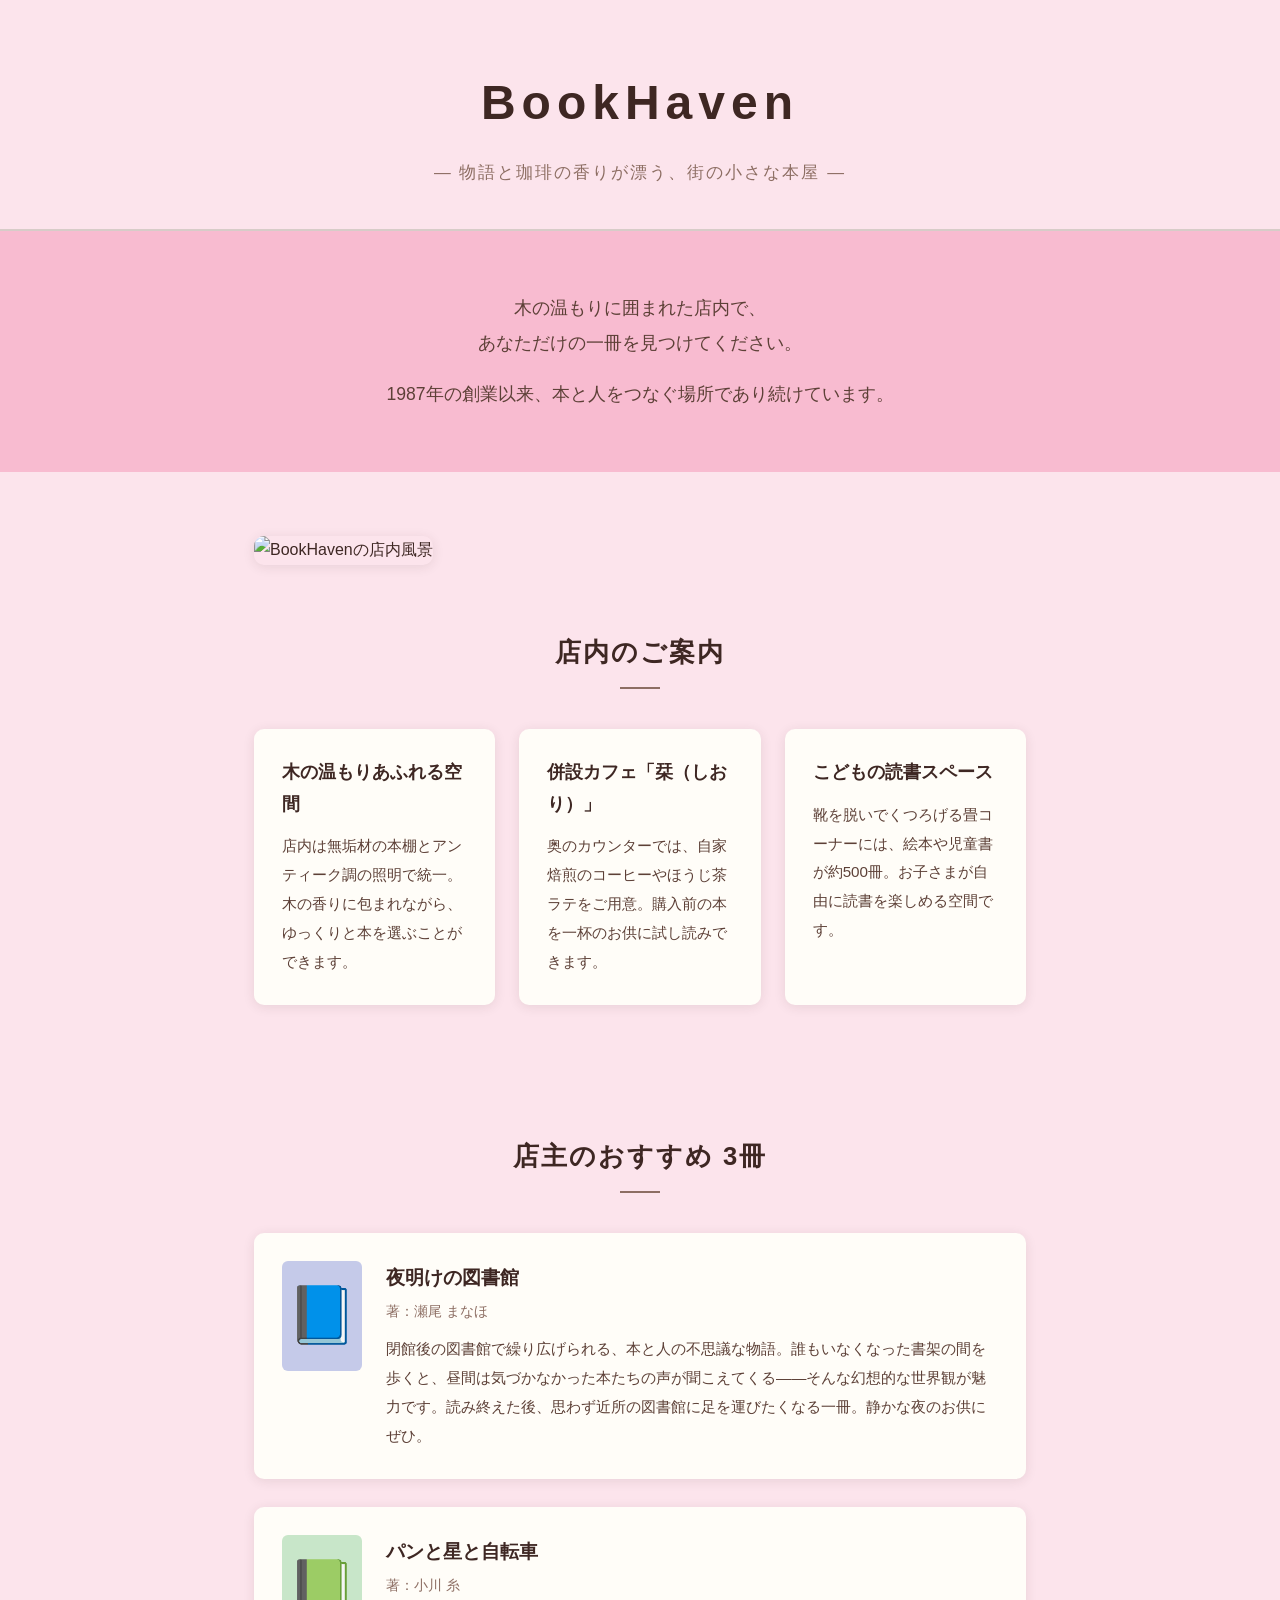
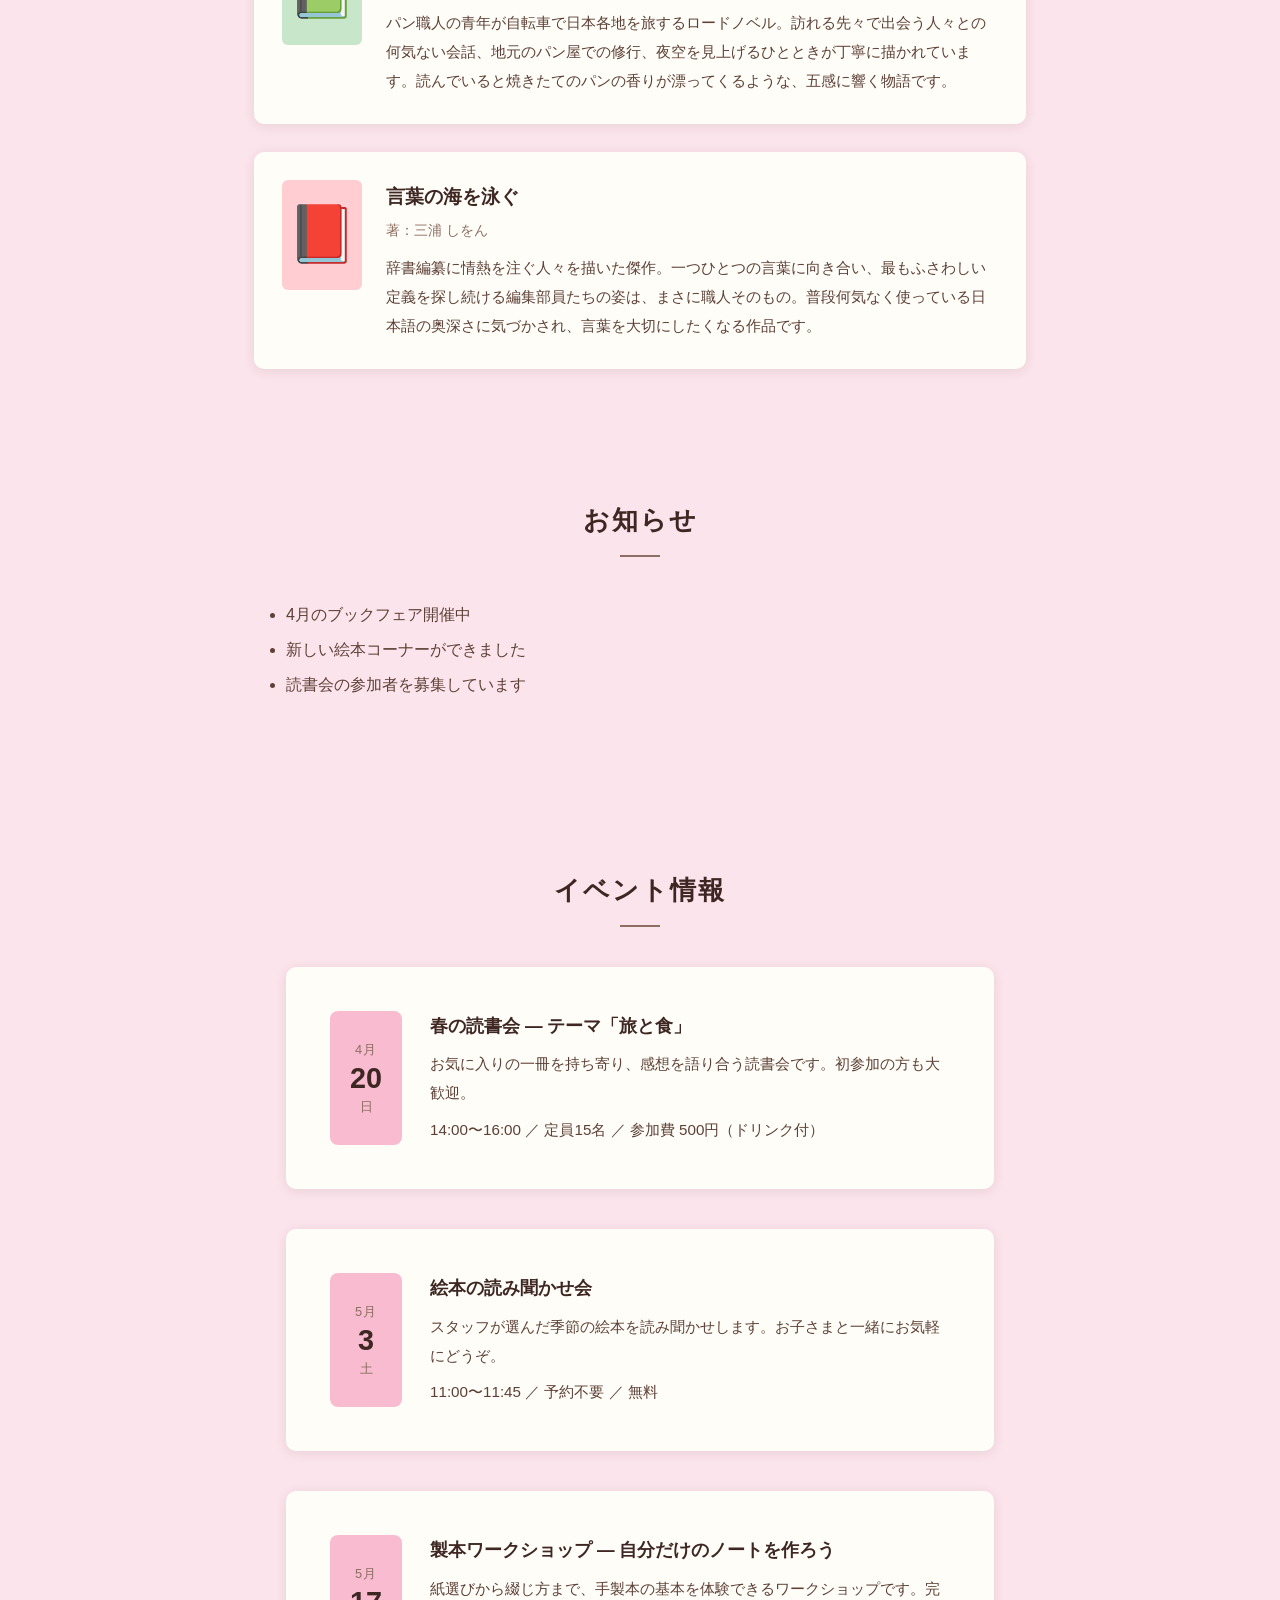
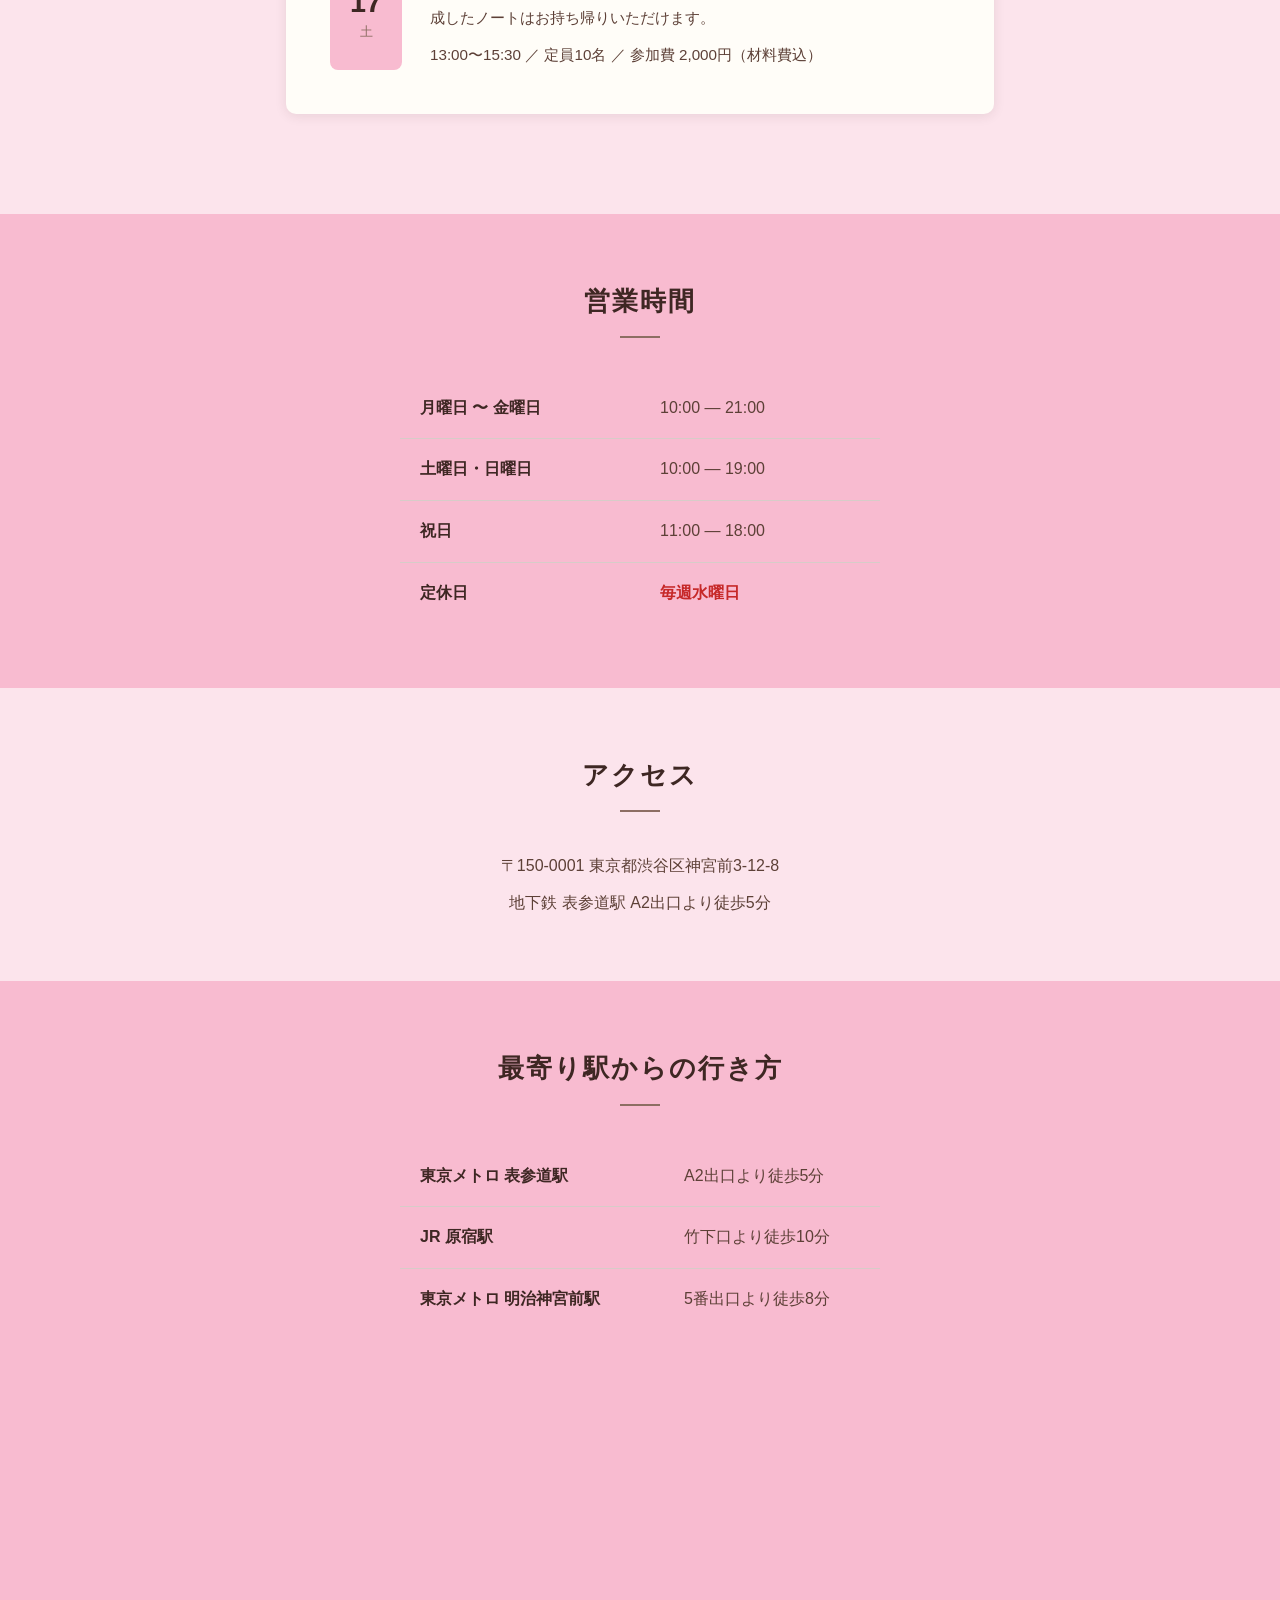
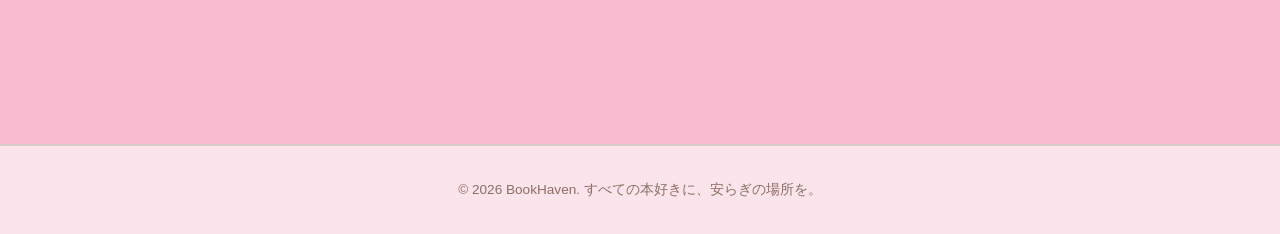
==== index.html @ 318da2a1 "初めてのコミット：書店紹介ページ" ====
<!DOCTYPE html>
<html lang="ja">
<head>
    <meta charset="UTF-8">
    <meta name="viewport" content="width=device-width, initial-scale=1.0">
    <title>BookHaven — 街の小さな本屋</title>
    <link rel="stylesheet" href="style.css">
</head>
<body>

    <!-- ヘッダー -->
    <header class="header">
        <h1 class="shop-name">BookHaven</h1>
        <p class="shop-tagline">— 物語と珈琲の香りが漂う、街の小さな本屋 —</p>
    </header>

    <!-- メインビジュアル -->
    <section class="hero">
        <div class="hero-text">
            <p>木の温もりに囲まれた店内で、<br>あなただけの一冊を見つけてください。</p>
            <p>1987年の創業以来、本と人をつなぐ場所であり続けています。</p>
        </div>
    </section>

    <!-- 店舗画像 -->
    <section class="store-photo">
        <img src="norbert-toth-I1oL89qxefc-unsplash.jpg" alt="BookHavenの店内風景">
    </section>

    <!-- 店内の雰囲気 -->
    <section class="atmosphere">
        <h2>店内のご案内</h2>
        <div class="atmosphere-list">
            <div class="atmosphere-item">
                <h3>木の温もりあふれる空間</h3>
                <p>店内は無垢材の本棚とアンティーク調の照明で統一。木の香りに包まれながら、ゆっくりと本を選ぶことができます。</p>
            </div>
            <div class="atmosphere-item">
                <h3>併設カフェ「栞（しおり）」</h3>
                <p>奥のカウンターでは、自家焙煎のコーヒーやほうじ茶ラテをご用意。購入前の本を一杯のお供に試し読みできます。</p>
            </div>
            <div class="atmosphere-item">
                <h3>こどもの読書スペース</h3>
                <p>靴を脱いでくつろげる畳コーナーには、絵本や児童書が約500冊。お子さまが自由に読書を楽しめる空間です。</p>
            </div>
        </div>
    </section>

    <!-- おすすめ本 -->
    <section class="books">
        <h2>店主のおすすめ 3冊</h2>
        <div class="book-list">

            <article class="book-card">
                <div class="book-cover cover-blue">📘</div>
                <div class="book-info">
                    <h3>夜明けの図書館</h3>
                    <p class="book-author">著：瀬尾 まなほ</p>
                    <p class="book-desc">閉館後の図書館で繰り広げられる、本と人の不思議な物語。誰もいなくなった書架の間を歩くと、昼間は気づかなかった本たちの声が聞こえてくる——そんな幻想的な世界観が魅力です。読み終えた後、思わず近所の図書館に足を運びたくなる一冊。静かな夜のお供にぜひ。</p>
                </div>
            </article>

            <article class="book-card">
                <div class="book-cover cover-green">📗</div>
                <div class="book-info">
                    <h3>パンと星と自転車</h3>
                    <p class="book-author">著：小川 糸</p>
                    <p class="book-desc">パン職人の青年が自転車で日本各地を旅するロードノベル。訪れる先々で出会う人々との何気ない会話、地元のパン屋での修行、夜空を見上げるひとときが丁寧に描かれています。読んでいると焼きたてのパンの香りが漂ってくるような、五感に響く物語です。</p>
                </div>
            </article>

            <article class="book-card">
                <div class="book-cover cover-red">📕</div>
                <div class="book-info">
                    <h3>言葉の海を泳ぐ</h3>
                    <p class="book-author">著：三浦 しをん</p>
                    <p class="book-desc">辞書編纂に情熱を注ぐ人々を描いた傑作。一つひとつの言葉に向き合い、最もふさわしい定義を探し続ける編集部員たちの姿は、まさに職人そのもの。普段何気なく使っている日本語の奥深さに気づかされ、言葉を大切にしたくなる作品です。</p>
                </div>
            </article>

        </div>
    </section>

    <!-- お知らせ -->
    <section class="news">
        <h2>お知らせ</h2>
        <ul>
            <li>4月のブックフェア開催中</li>
            <li>新しい絵本コーナーができました</li>
            <li>読書会の参加者を募集しています</li>
        </ul>
    </section>

    <!-- イベント情報 -->
    <section class="events">
        <h2>イベント情報</h2>
        <div class="event-list">
            <article class="event-card">
                <div class="event-date">
                    <span class="event-month">4月</span>
                    <span class="event-day">20</span>
                    <span class="event-weekday">日</span>
                </div>
                <div class="event-info">
                    <h3>春の読書会 — テーマ「旅と食」</h3>
                    <p>お気に入りの一冊を持ち寄り、感想を語り合う読書会です。初参加の方も大歓迎。</p>
                    <p class="event-meta">14:00〜16:00 ／ 定員15名 ／ 参加費 500円（ドリンク付）</p>
                </div>
            </article>
            <article class="event-card">
                <div class="event-date">
                    <span class="event-month">5月</span>
                    <span class="event-day">3</span>
                    <span class="event-weekday">土</span>
                </div>
                <div class="event-info">
                    <h3>絵本の読み聞かせ会</h3>
                    <p>スタッフが選んだ季節の絵本を読み聞かせします。お子さまと一緒にお気軽にどうぞ。</p>
                    <p class="event-meta">11:00〜11:45 ／ 予約不要 ／ 無料</p>
                </div>
            </article>
            <article class="event-card">
                <div class="event-date">
                    <span class="event-month">5月</span>
                    <span class="event-day">17</span>
                    <span class="event-weekday">土</span>
                </div>
                <div class="event-info">
                    <h3>製本ワークショップ — 自分だけのノートを作ろう</h3>
                    <p>紙選びから綴じ方まで、手製本の基本を体験できるワークショップです。完成したノートはお持ち帰りいただけます。</p>
                    <p class="event-meta">13:00〜15:30 ／ 定員10名 ／ 参加費 2,000円（材料費込）</p>
                </div>
            </article>
        </div>
    </section>

    <!-- 営業時間 -->
    <section class="hours">
        <h2>営業時間</h2>
        <table class="hours-table">
            <tbody>
                <tr>
                    <th>月曜日 〜 金曜日</th>
                    <td>10:00 — 21:00</td>
                </tr>
                <tr>
                    <th>土曜日・日曜日</th>
                    <td>10:00 — 19:00</td>
                </tr>
                <tr>
                    <th>祝日</th>
                    <td>11:00 — 18:00</td>
                </tr>
                <tr class="closed">
                    <th>定休日</th>
                    <td>毎週水曜日</td>
                </tr>
            </tbody>
        </table>
    </section>

    <!-- アクセス -->
    <section class="access">
        <h2>アクセス</h2>
        <p>〒150-0001 東京都渋谷区神宮前3-12-8</p>
        <p>地下鉄 表参道駅 A2出口より徒歩5分</p>
    </section>

    <!-- アクセス詳細 -->
    <section class="access-detail">
        <h2>最寄り駅からの行き方</h2>
        <table class="access-table">
            <tbody>
                <tr>
                    <th>東京メトロ 表参道駅</th>
                    <td>A2出口より徒歩5分</td>
                </tr>
                <tr>
                    <th>JR 原宿駅</th>
                    <td>竹下口より徒歩10分</td>
                </tr>
                <tr>
                    <th>東京メトロ 明治神宮前駅</th>
                    <td>5番出口より徒歩8分</td>
                </tr>
            </tbody>
        </table>
        <div class="map">
            <iframe
                src="https://www.google.com/maps/embed?pb=!1m18!1m12!1m3!1d3241.!2d139.7073!3d35.6695!2m3!1f0!2f0!3f0!3m2!1i1024!2i768!4f13.1!3m3!1m2!1s0x0%3A0x0!2z5riL6LC35Yy656We5a6u5YmNMy0xMi04!5e0!3m2!1sja!2sjp!4v1"
                width="100%"
                height="300"
                style="border:0; border-radius: 10px;"
                allowfullscreen=""
                loading="lazy">
            </iframe>
        </div>
    </section>

    <!-- フッター -->
    <footer class="footer">
        <p>&copy; 2026 BookHaven. すべての本好きに、安らぎの場所を。</p>
    </footer>

</body>
</html>
---- style.css ----
/* ===== リセット & ベース ===== */
*, *::before, *::after {
    margin: 0;
    padding: 0;
    box-sizing: border-box;
}

:root {
    --cream: #fce4ec;
    --cream-dark: #f8bbd0;
    --brown: #3e2723;
    --brown-light: #5d4037;
    --brown-muted: #8d6e63;
    --white: #fffdf8;
    --border: #d7ccc8;
    --shadow: 0 2px 12px rgba(62, 39, 35, 0.1);
    --shadow-hover: 0 6px 24px rgba(62, 39, 35, 0.18);
    --radius: 10px;
}

html {
    scroll-behavior: smooth;
}

body {
    font-family: "Hiragino Kaku Gothic ProN", "Noto Sans JP", "Helvetica Neue", Arial, sans-serif;
    background: var(--cream);
    color: var(--brown);
    line-height: 1.8;
}

/* ===== ヘッダー ===== */
.header {
    text-align: center;
    padding: 60px 24px 40px;
    border-bottom: 2px solid var(--border);
}

.shop-name {
    font-size: 3rem;
    letter-spacing: 6px;
    margin-bottom: 12px;
}

.shop-tagline {
    font-size: 1.05rem;
    color: var(--brown-muted);
    letter-spacing: 2px;
}

/* ===== ヒーロー ===== */
.hero {
    padding: 60px 24px;
    text-align: center;
    background: var(--cream-dark);
}

.hero-text p {
    font-size: 1.1rem;
    color: var(--brown-light);
    max-width: 560px;
    margin: 0 auto 16px;
    line-height: 2;
}

.hero-text p:last-child {
    margin-bottom: 0;
}

/* ===== 店舗画像 ===== */
.store-photo {
    max-width: 820px;
    margin: 0 auto;
    padding: 64px 24px 0;
}

.store-photo img {
    width: 100%;
    height: 360px;
    object-fit: cover;
    border-radius: var(--radius);
    box-shadow: var(--shadow);
}

/* ===== 店内の雰囲気 ===== */
.atmosphere {
    padding: 64px 24px;
    max-width: 820px;
    margin: 0 auto;
}

.atmosphere h2 {
    font-size: 1.6rem;
    text-align: center;
    margin-bottom: 40px;
    letter-spacing: 2px;
    position: relative;
}

.atmosphere h2::after {
    content: "";
    display: block;
    width: 40px;
    height: 2px;
    background: var(--brown-muted);
    margin: 12px auto 0;
}

.atmosphere-list {
    display: flex;
    gap: 24px;
}

.atmosphere-item {
    flex: 1;
    background: var(--white);
    border-radius: var(--radius);
    padding: 28px;
    box-shadow: var(--shadow);
}

.atmosphere-item h3 {
    font-size: 1.1rem;
    font-weight: 700;
    margin-bottom: 12px;
    color: var(--brown);
}

.atmosphere-item p {
    font-size: 0.95rem;
    color: var(--brown-light);
    line-height: 1.9;
}

/* ===== おすすめ本 ===== */
.books {
    padding: 64px 24px;
    max-width: 820px;
    margin: 0 auto;
}

.books h2,
.news h2,
.hours h2,
.access h2 {
    font-size: 1.6rem;
    text-align: center;
    margin-bottom: 40px;
    letter-spacing: 2px;
    position: relative;
}

.books h2::after,
.news h2::after,
.hours h2::after,
.access h2::after {
    content: "";
    display: block;
    width: 40px;
    height: 2px;
    background: var(--brown-muted);
    margin: 12px auto 0;
}

.book-list {
    display: flex;
    flex-direction: column;
    gap: 28px;
}

.book-card {
    display: flex;
    gap: 24px;
    background: var(--white);
    border-radius: var(--radius);
    padding: 28px;
    box-shadow: var(--shadow);
    transition: transform 0.25s, box-shadow 0.25s;
}

.book-card:hover {
    transform: translateY(-3px);
    box-shadow: var(--shadow-hover);
}

.book-cover {
    font-size: 3.5rem;
    width: 80px;
    height: 110px;
    border-radius: 6px;
    display: flex;
    align-items: center;
    justify-content: center;
    flex-shrink: 0;
}

.cover-blue  { background: #c5cae9; }
.cover-green { background: #c8e6c9; }
.cover-red   { background: #ffcdd2; }

.book-info {
    flex: 1;
}

.book-info h3 {
    font-size: 1.2rem;
    font-weight: 700;
    margin-bottom: 4px;
}

.book-author {
    font-size: 0.9rem;
    color: var(--brown-muted);
    margin-bottom: 10px;
}

.book-desc {
    font-size: 0.95rem;
    color: var(--brown-light);
    line-height: 1.9;
}

/* ===== お知らせ ===== */
.news {
    padding: 64px 24px;
    max-width: 820px;
    margin: 0 auto;
}

.news ul {
    list-style: disc;
    padding-left: 2rem;
    font-size: 1rem;
    color: var(--brown-light);
    line-height: 2.2;
}

/* ===== イベント情報 ===== */
.events {
    padding: 100px 56px;
    max-width: 820px;
    margin: 0 auto;
}

.events h2 {
    font-size: 1.6rem;
    text-align: center;
    margin-bottom: 40px;
    letter-spacing: 2px;
    position: relative;
}

.events h2::after {
    content: "";
    display: block;
    width: 40px;
    height: 2px;
    background: var(--brown-muted);
    margin: 12px auto 0;
}

.event-list {
    display: flex;
    flex-direction: column;
    gap: 40px;
}

.event-card {
    display: flex;
    gap: 28px;
    background: var(--white);
    border-radius: var(--radius);
    padding: 44px;
    box-shadow: var(--shadow);
}

.event-date {
    display: flex;
    flex-direction: column;
    align-items: center;
    justify-content: center;
    min-width: 72px;
    padding: 12px;
    background: var(--cream-dark);
    border-radius: 8px;
    flex-shrink: 0;
}

.event-month {
    font-size: 0.8rem;
    color: var(--brown-muted);
    letter-spacing: 1px;
}

.event-day {
    font-size: 1.8rem;
    font-weight: 700;
    color: var(--brown);
    line-height: 1.2;
}

.event-weekday {
    font-size: 0.8rem;
    color: var(--brown-muted);
}

.event-info {
    flex: 1;
}

.event-info h3 {
    font-size: 1.1rem;
    font-weight: 700;
    margin-bottom: 8px;
}

.event-info p {
    font-size: 0.95rem;
    color: var(--brown-light);
    line-height: 1.9;
}

.event-meta {
    margin-top: 8px;
    font-size: 0.85rem;
    color: var(--brown-muted);
}

/* ===== 営業時間 ===== */
.hours {
    padding: 64px 24px;
    background: var(--cream-dark);
}

.hours-table {
    max-width: 480px;
    margin: 0 auto;
    border-collapse: collapse;
    width: 100%;
}

.hours-table tr {
    border-bottom: 1px solid var(--border);
}

.hours-table tr:last-child {
    border-bottom: none;
}

.hours-table th,
.hours-table td {
    padding: 16px 20px;
    font-size: 1rem;
    text-align: left;
}

.hours-table th {
    font-weight: 600;
    color: var(--brown);
    width: 50%;
}

.hours-table td {
    color: var(--brown-light);
}

.hours-table .closed td {
    color: #c62828;
    font-weight: 600;
}

/* ===== アクセス ===== */
.access {
    padding: 64px 24px;
    text-align: center;
}

.access p {
    font-size: 1rem;
    color: var(--brown-light);
    margin-bottom: 8px;
}

.access p:last-child {
    margin-bottom: 0;
}

/* ===== アクセス詳細 ===== */
.access-detail {
    padding: 64px 24px;
    background: var(--cream-dark);
    text-align: center;
}

.access-detail h2 {
    font-size: 1.6rem;
    margin-bottom: 40px;
    letter-spacing: 2px;
    position: relative;
}

.access-detail h2::after {
    content: "";
    display: block;
    width: 40px;
    height: 2px;
    background: var(--brown-muted);
    margin: 12px auto 0;
}

.access-table {
    max-width: 480px;
    margin: 0 auto 40px;
    border-collapse: collapse;
    width: 100%;
}

.access-table tr {
    border-bottom: 1px solid var(--border);
}

.access-table tr:last-child {
    border-bottom: none;
}

.access-table th,
.access-table td {
    padding: 16px 20px;
    font-size: 1rem;
    text-align: left;
}

.access-table th {
    font-weight: 600;
    color: var(--brown);
    width: 55%;
}

.access-table td {
    color: var(--brown-light);
}

.map {
    max-width: 640px;
    margin: 0 auto;
}

/* ===== フッター ===== */
.footer {
    text-align: center;
    padding: 32px 24px;
    border-top: 2px solid var(--border);
    color: var(--brown-muted);
    font-size: 0.85rem;
}

/* ===== レスポンシブ（タブレット） ===== */
@media (max-width: 768px) {
    .header {
        padding: 44px 20px 32px;
    }

    .shop-name {
        letter-spacing: 4px;
    }

    .atmosphere,
    .books,
    .news {
        padding: 48px 20px;
    }

    .events {
        padding: 48px 20px;
    }

    .hours,
    .access,
    .access-detail {
        padding: 48px 20px;
    }

    .book-card {
        padding: 24px 20px;
        gap: 20px;
    }
}

/* ===== レスポンシブ（スマートフォン） ===== */
@media (max-width: 600px) {
    .header {
        padding: 36px 16px 28px;
    }

    .shop-name {
        font-size: 1.6rem;
        letter-spacing: 3px;
    }

    .shop-tagline {
        font-size: 0.85rem;
        letter-spacing: 1px;
    }

    .hero {
        padding: 40px 16px;
    }

    .hero-text p {
        font-size: 0.95rem;
        line-height: 1.9;
    }

    .hero-text p br {
        display: none;
    }

    .store-photo {
        padding: 40px 16px 0;
    }

    .store-photo img {
        height: 220px;
    }

    .atmosphere {
        padding: 40px 16px;
    }

    .atmosphere-list {
        flex-direction: column;
    }

    .atmosphere h2 {
        font-size: 1.3rem;
        margin-bottom: 28px;
    }

    .atmosphere-item {
        padding: 20px 16px;
    }

    .books,
    .news {
        padding: 40px 16px;
    }

    .books h2,
    .hours h2,
    .access h2,
    .access-detail h2,
    .news h2 {
        font-size: 1.3rem;
        margin-bottom: 28px;
    }

    .book-card {
        flex-direction: column;
        align-items: center;
        text-align: center;
        gap: 16px;
        padding: 20px 16px;
    }

    .book-cover {
        font-size: 2.8rem;
        width: 64px;
        height: 90px;
    }

    .book-info h3 {
        font-size: 1.05rem;
    }

    .book-desc {
        font-size: 0.88rem;
    }

    .news ul {
        font-size: 0.9rem;
        padding-left: 1.4rem;
    }

    .events {
        padding: 40px 16px;
    }

    .events h2 {
        font-size: 1.3rem;
        margin-bottom: 28px;
    }

    .event-card {
        flex-direction: column;
        align-items: center;
        text-align: center;
        gap: 16px;
        padding: 20px 16px;
    }

    .event-date {
        flex-direction: row;
        gap: 8px;
        min-width: auto;
        padding: 8px 16px;
    }

    .event-day {
        font-size: 1.4rem;
    }

    .hours,
    .access,
    .access-detail {
        padding: 40px 16px;
    }

    /* テーブルを縦積みに */
    .hours-table,
    .access-table {
        display: block;
    }

    .hours-table tbody,
    .access-table tbody {
        display: block;
    }

    .hours-table tr,
    .access-table tr {
        display: flex;
        flex-direction: column;
        padding: 12px 0;
    }

    .hours-table th,
    .hours-table td,
    .access-table th,
    .access-table td {
        display: block;
        width: 100%;
        padding: 2px 8px;
        font-size: 0.9rem;
    }

    .hours-table th,
    .access-table th {
        font-size: 0.95rem;
        padding-bottom: 4px;
    }

    .access p {
        font-size: 0.9rem;
    }

    .map iframe {
        height: 220px;
    }

    .footer {
        padding: 24px 16px;
        font-size: 0.78rem;
    }
}
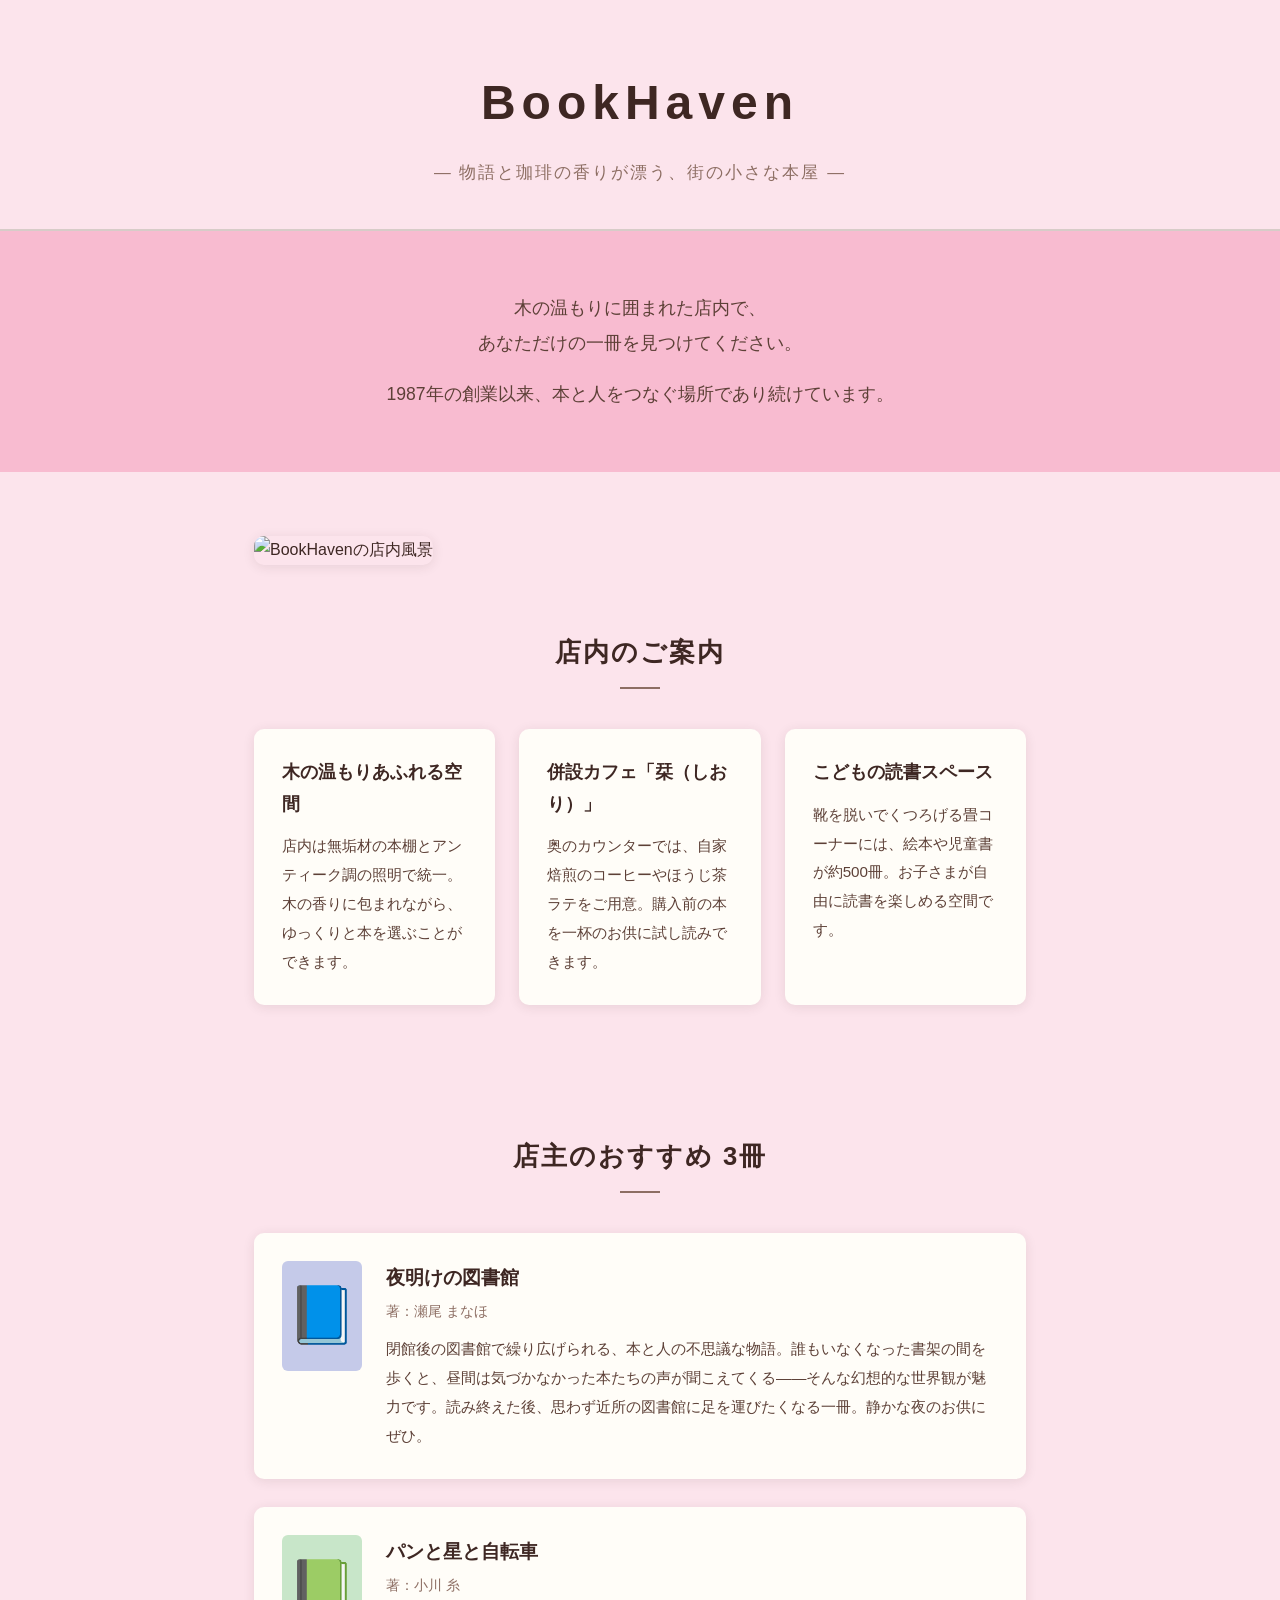
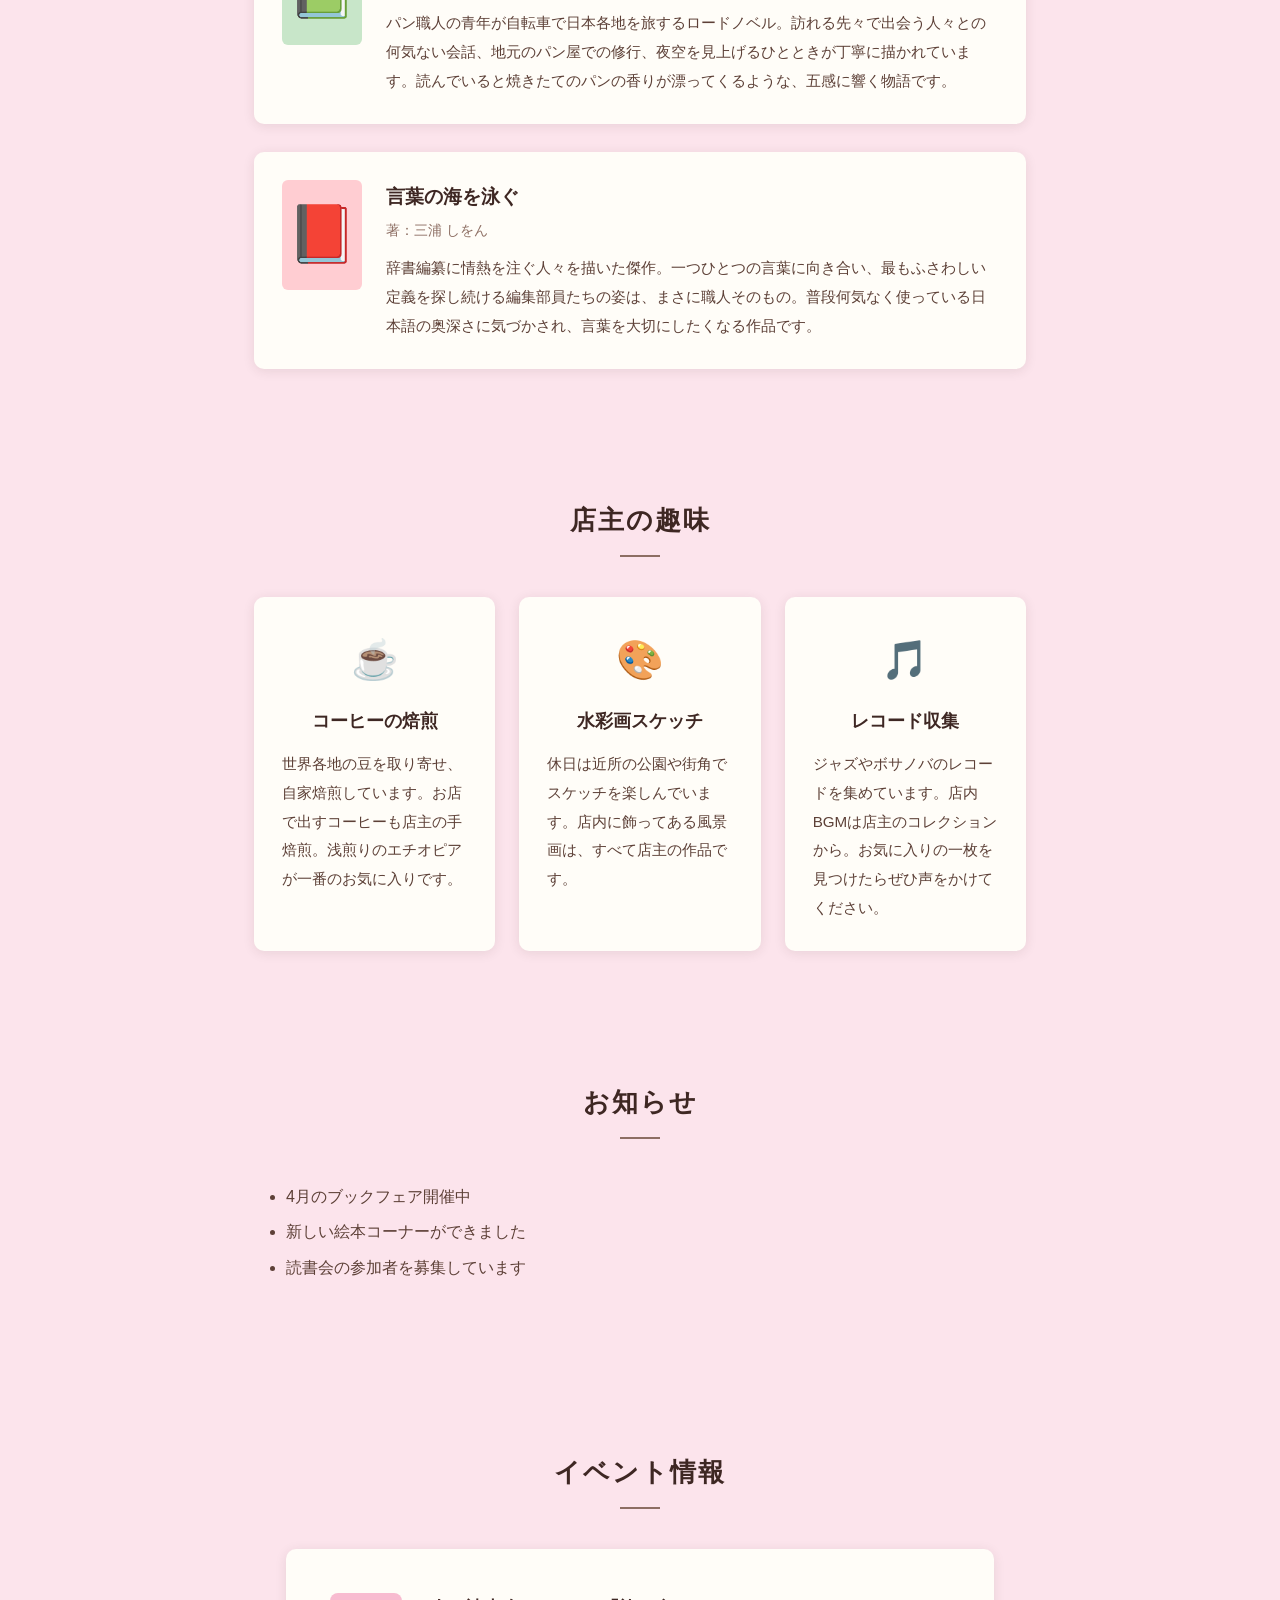
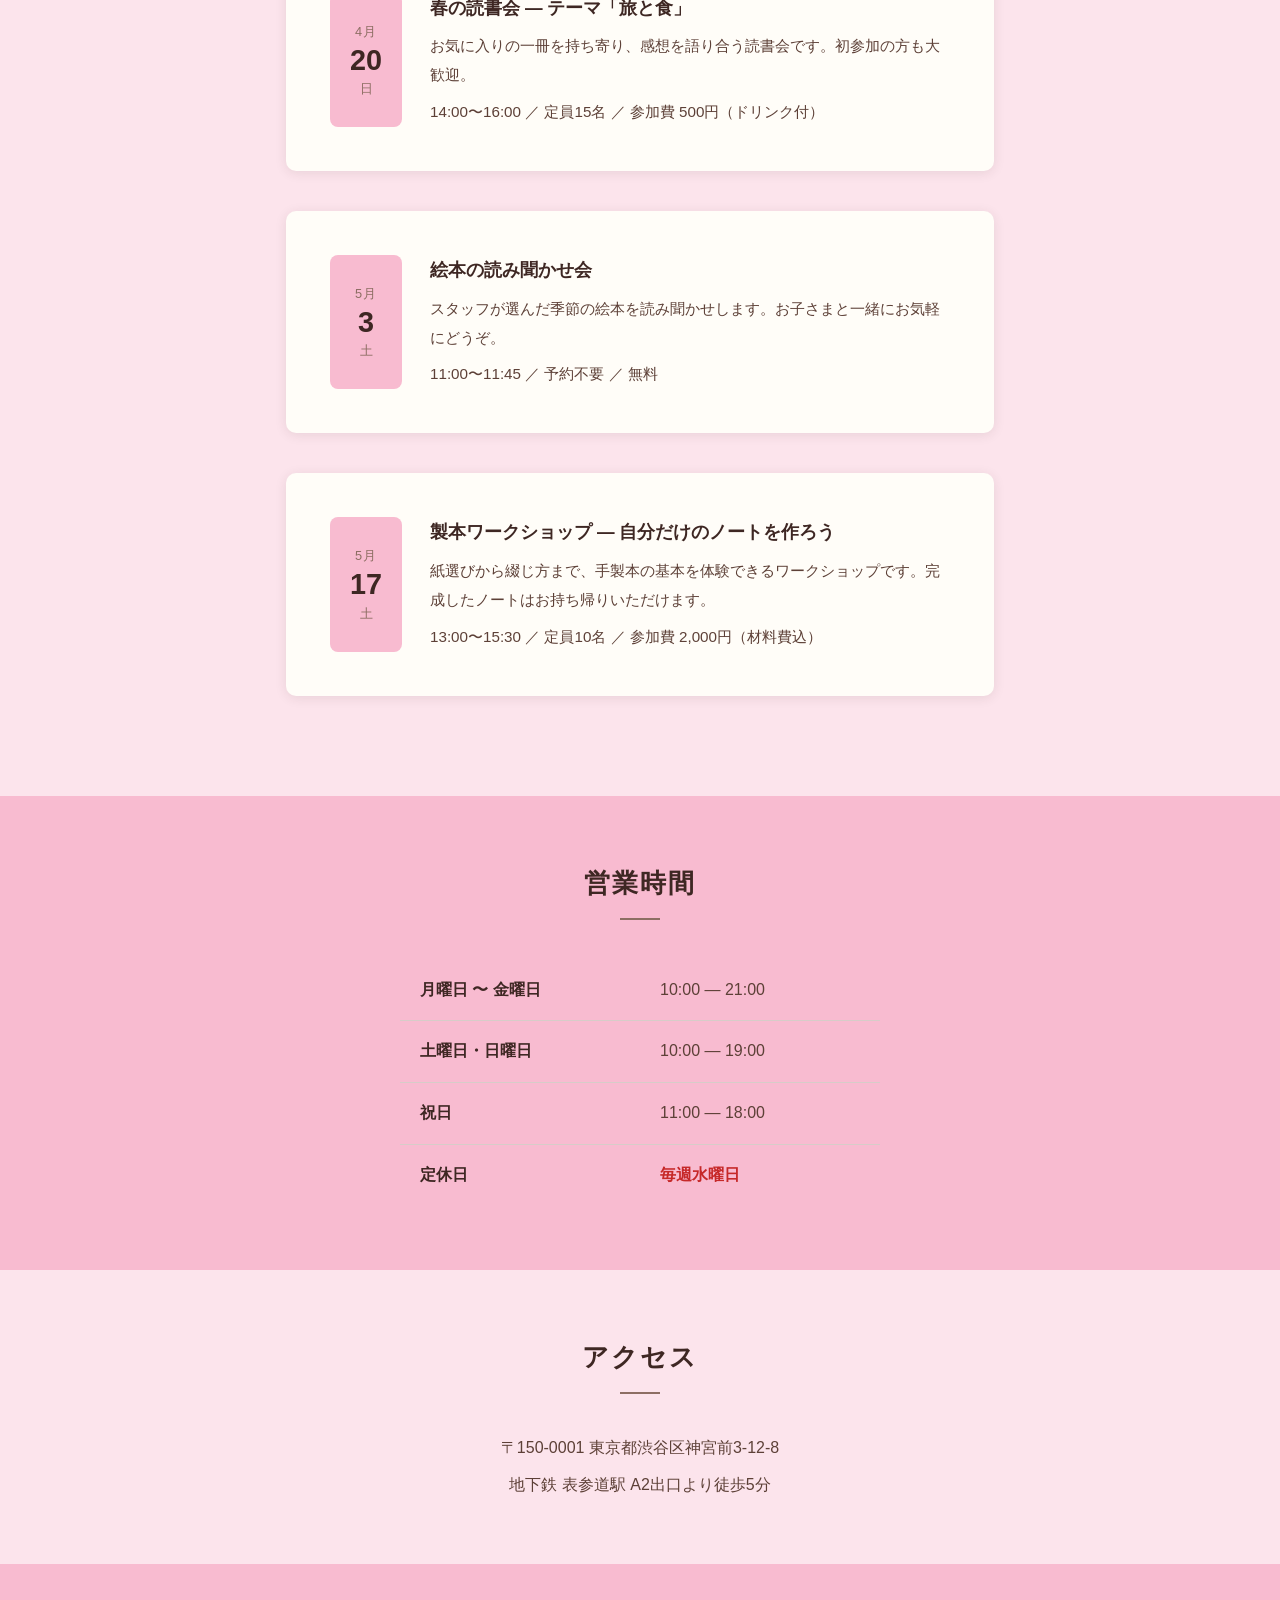
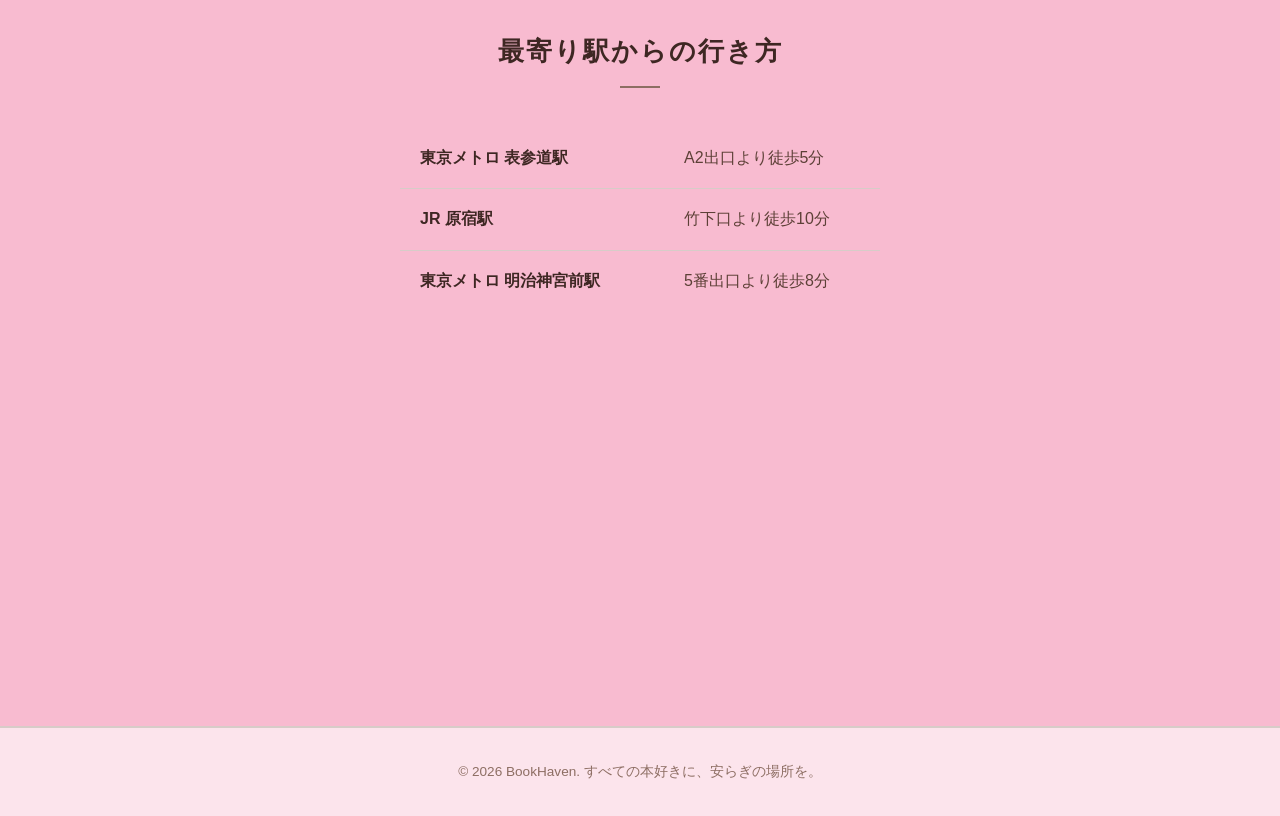
==== commit bcbcf2f3: "趣味セクションを追加" ====
--- a/index.html
+++ b/index.html
@@ -78,6 +78,28 @@
                 </div>
             </article>
 
+        </div>
+    </section>
+
+    <!-- 店主の趣味 -->
+    <section class="hobby">
+        <h2>店主の趣味</h2>
+        <div class="hobby-list">
+            <div class="hobby-item">
+                <span class="hobby-icon">☕</span>
+                <h3>コーヒーの焙煎</h3>
+                <p>世界各地の豆を取り寄せ、自家焙煎しています。お店で出すコーヒーも店主の手焙煎。浅煎りのエチオピアが一番のお気に入りです。</p>
+            </div>
+            <div class="hobby-item">
+                <span class="hobby-icon">🎨</span>
+                <h3>水彩画スケッチ</h3>
+                <p>休日は近所の公園や街角でスケッチを楽しんでいます。店内に飾ってある風景画は、すべて店主の作品です。</p>
+            </div>
+            <div class="hobby-item">
+                <span class="hobby-icon">🎵</span>
+                <h3>レコード収集</h3>
+                <p>ジャズやボサノバのレコードを集めています。店内BGMは店主のコレクションから。お気に入りの一枚を見つけたらぜひ声をかけてください。</p>
+            </div>
         </div>
     </section>
 
--- a/style.css
+++ b/style.css
@@ -220,6 +220,64 @@
     line-height: 1.9;
 }
 
+/* ===== 店主の趣味 ===== */
+.hobby {
+    padding: 64px 24px;
+    max-width: 820px;
+    margin: 0 auto;
+}
+
+.hobby h2 {
+    font-size: 1.6rem;
+    text-align: center;
+    margin-bottom: 40px;
+    letter-spacing: 2px;
+    position: relative;
+}
+
+.hobby h2::after {
+    content: "";
+    display: block;
+    width: 40px;
+    height: 2px;
+    background: var(--brown-muted);
+    margin: 12px auto 0;
+}
+
+.hobby-list {
+    display: flex;
+    gap: 24px;
+}
+
+.hobby-item {
+    flex: 1;
+    background: var(--white);
+    border-radius: var(--radius);
+    padding: 28px;
+    box-shadow: var(--shadow);
+    text-align: center;
+}
+
+.hobby-icon {
+    font-size: 2.4rem;
+    display: block;
+    margin-bottom: 12px;
+}
+
+.hobby-item h3 {
+    font-size: 1.1rem;
+    font-weight: 700;
+    margin-bottom: 12px;
+    color: var(--brown);
+}
+
+.hobby-item p {
+    font-size: 0.95rem;
+    color: var(--brown-light);
+    line-height: 1.9;
+    text-align: left;
+}
+
 /* ===== お知らせ ===== */
 .news {
     padding: 64px 24px;
@@ -466,7 +524,8 @@
 
     .atmosphere,
     .books,
-    .news {
+    .news,
+    .hobby {
         padding: 48px 20px;
     }
 
@@ -541,8 +600,22 @@
     }
 
     .books,
-    .news {
+    .news,
+    .hobby {
         padding: 40px 16px;
+    }
+
+    .hobby-list {
+        flex-direction: column;
+    }
+
+    .hobby h2 {
+        font-size: 1.3rem;
+        margin-bottom: 28px;
+    }
+
+    .hobby-item {
+        padding: 20px 16px;
     }
 
     .books h2,
